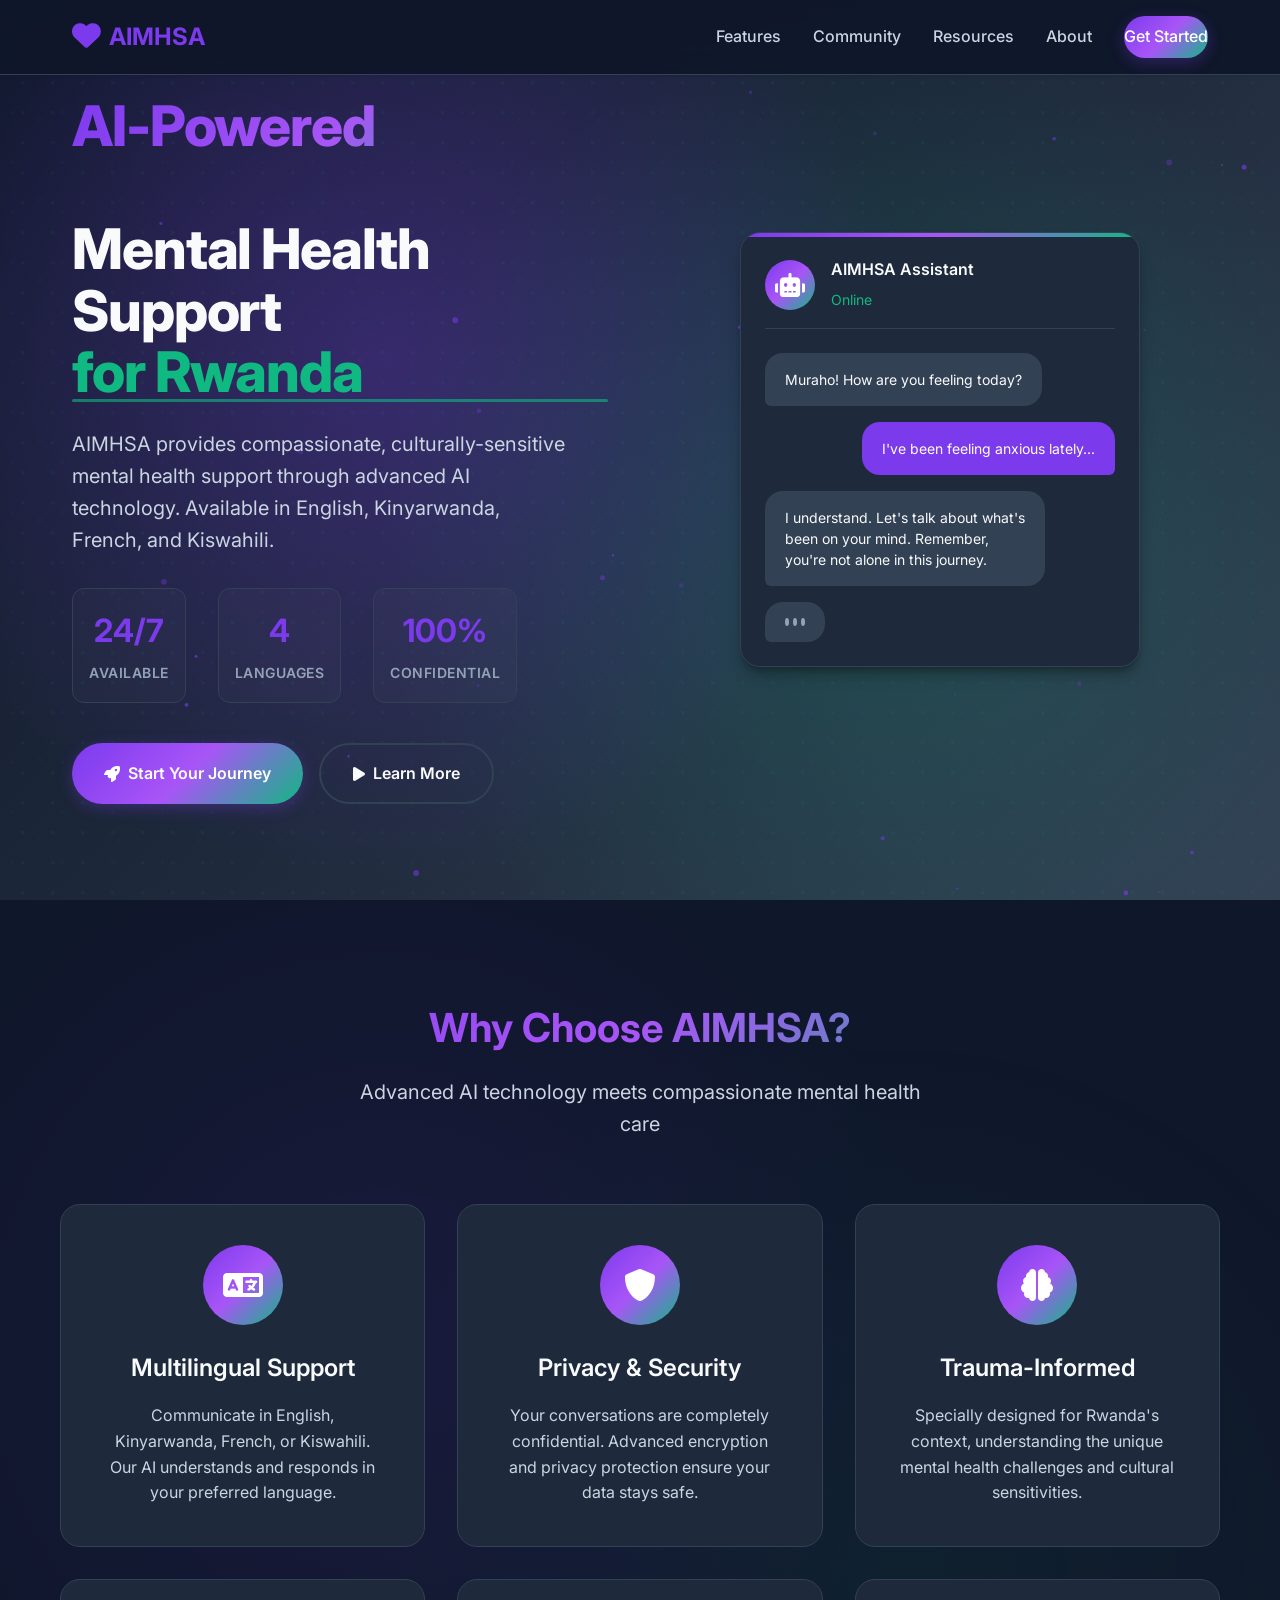
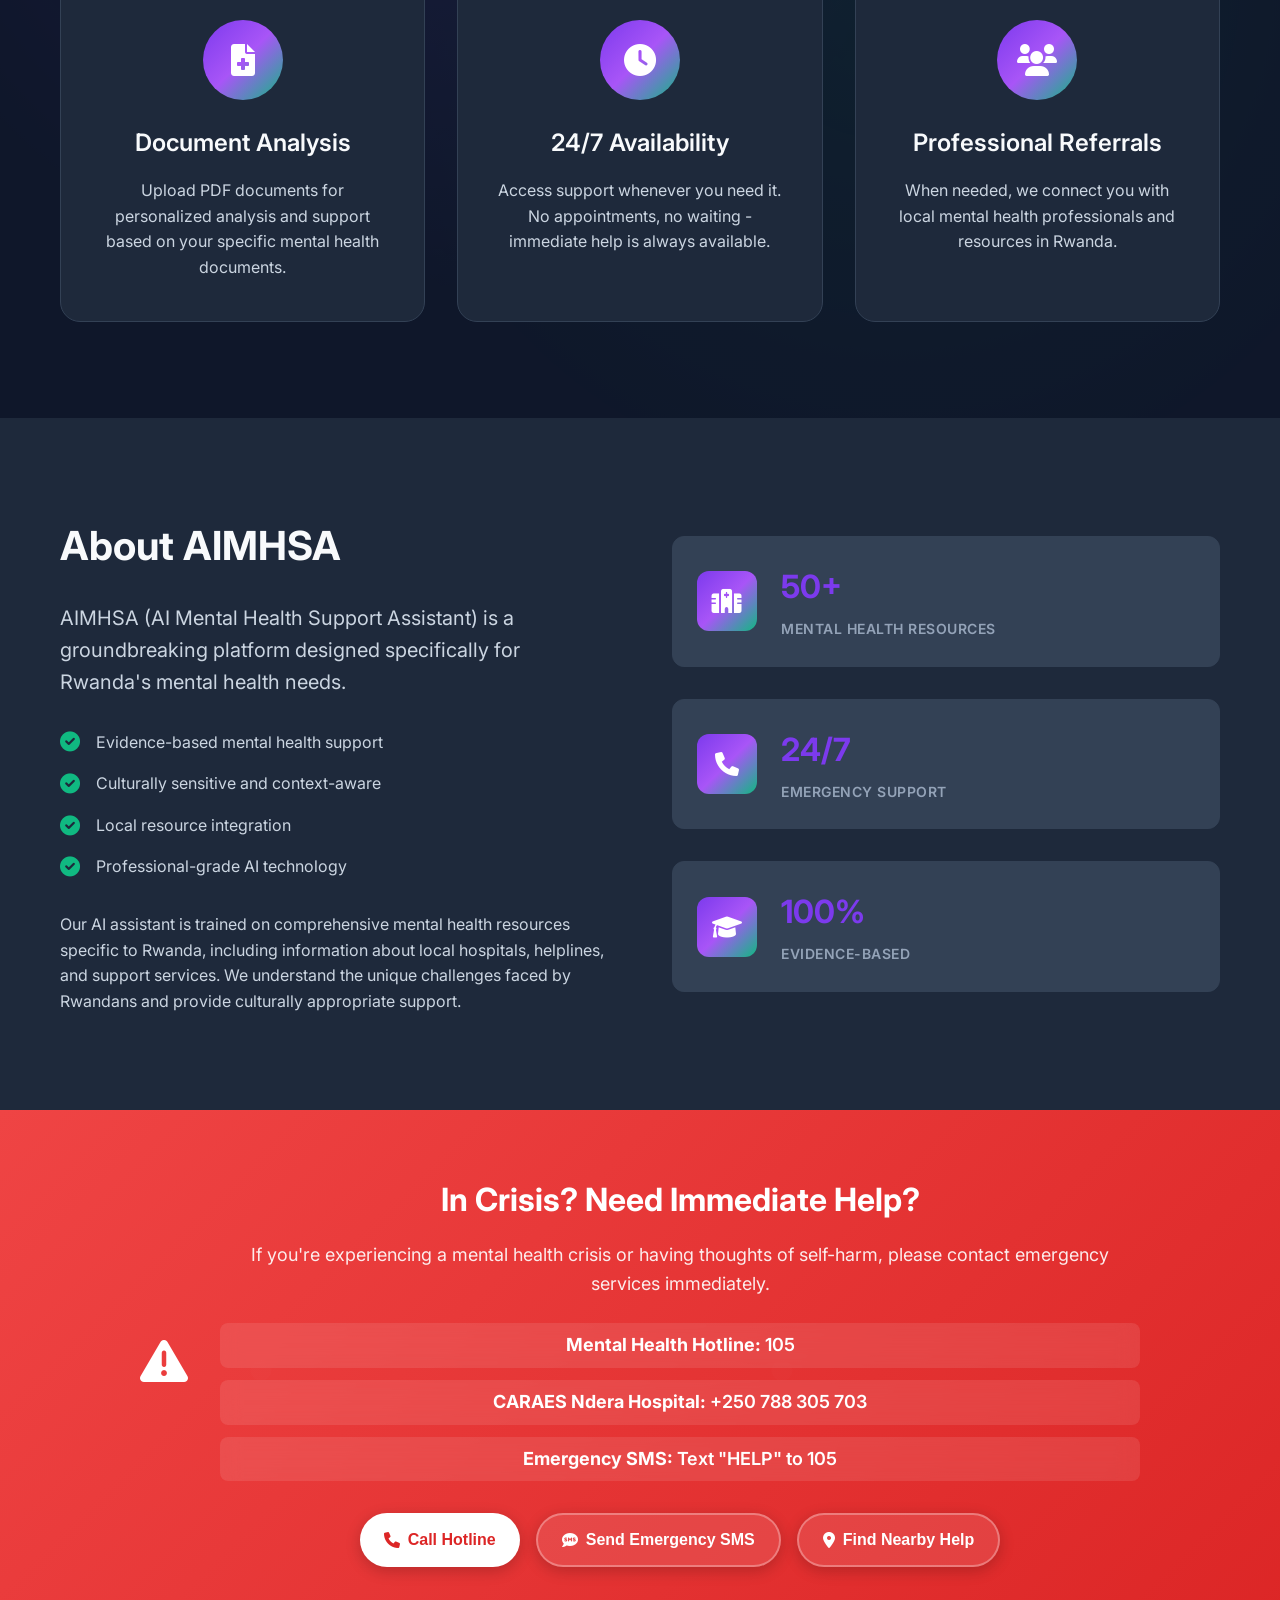
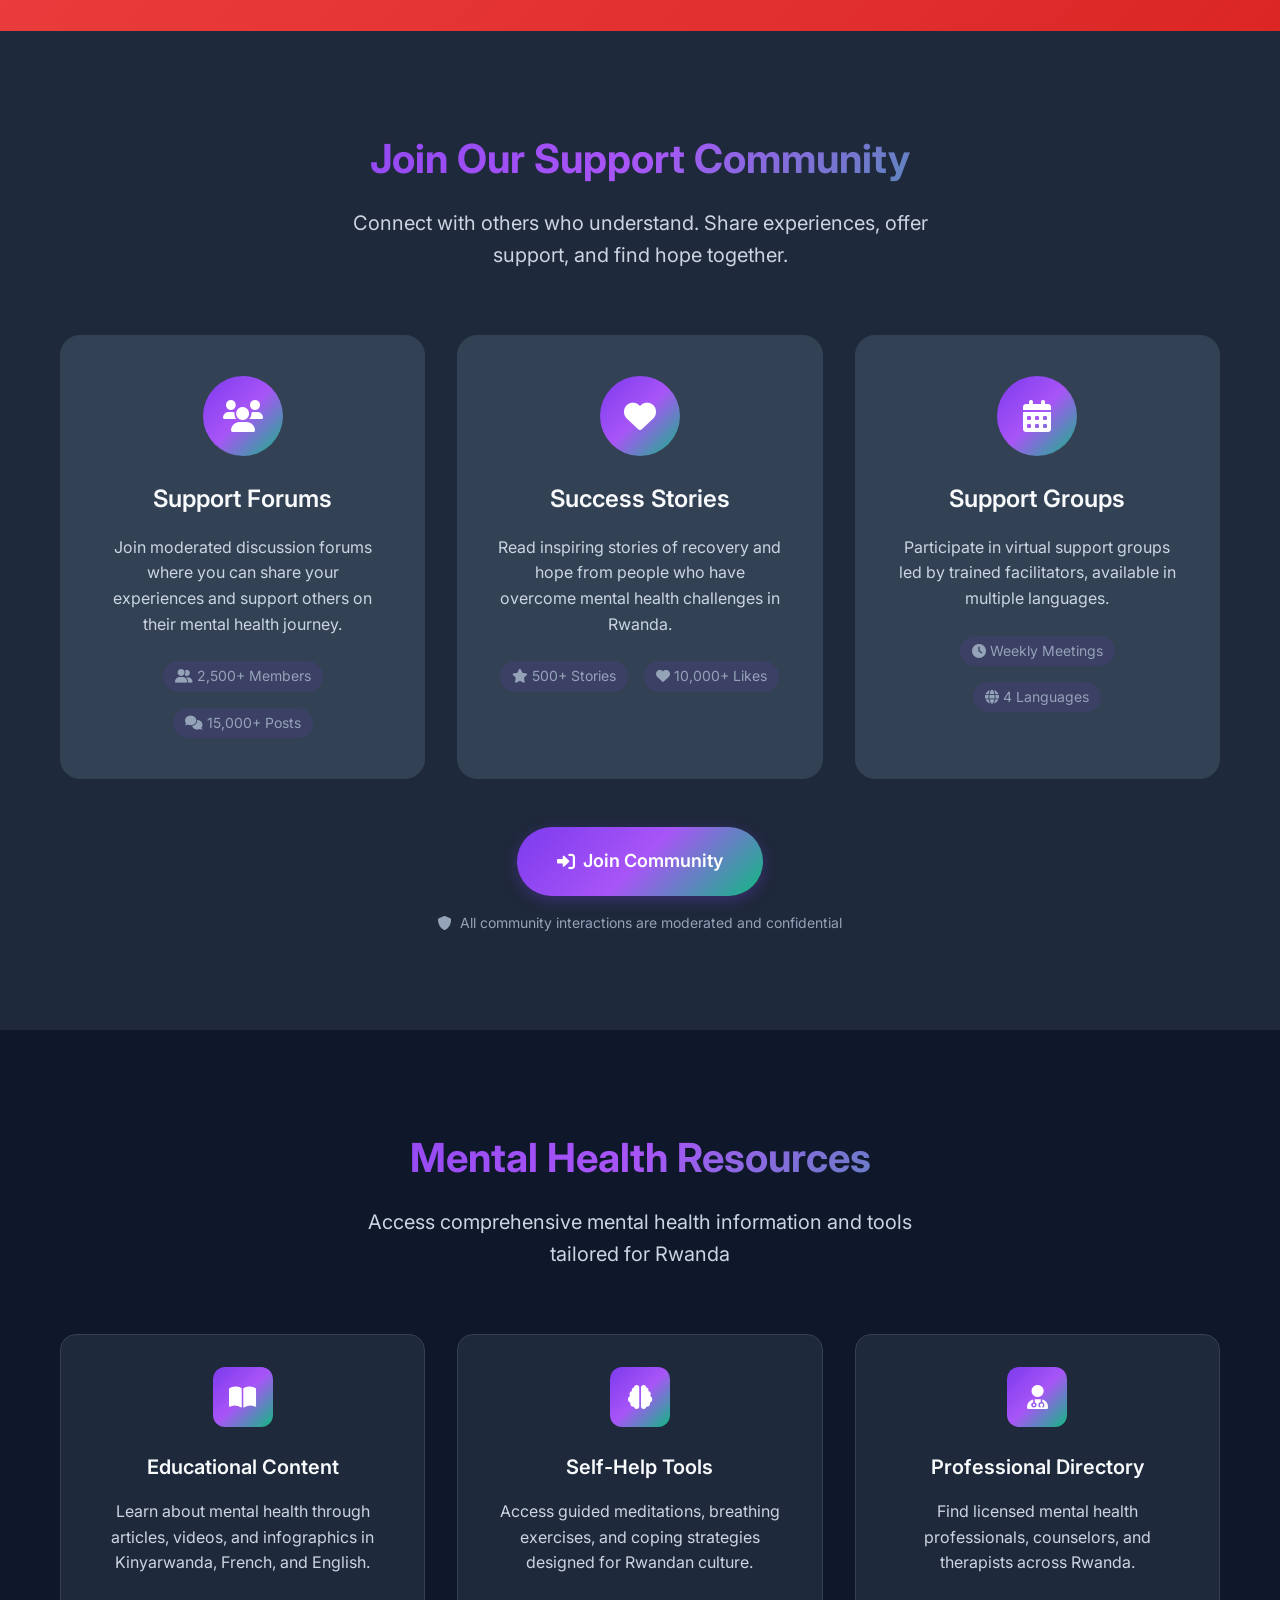
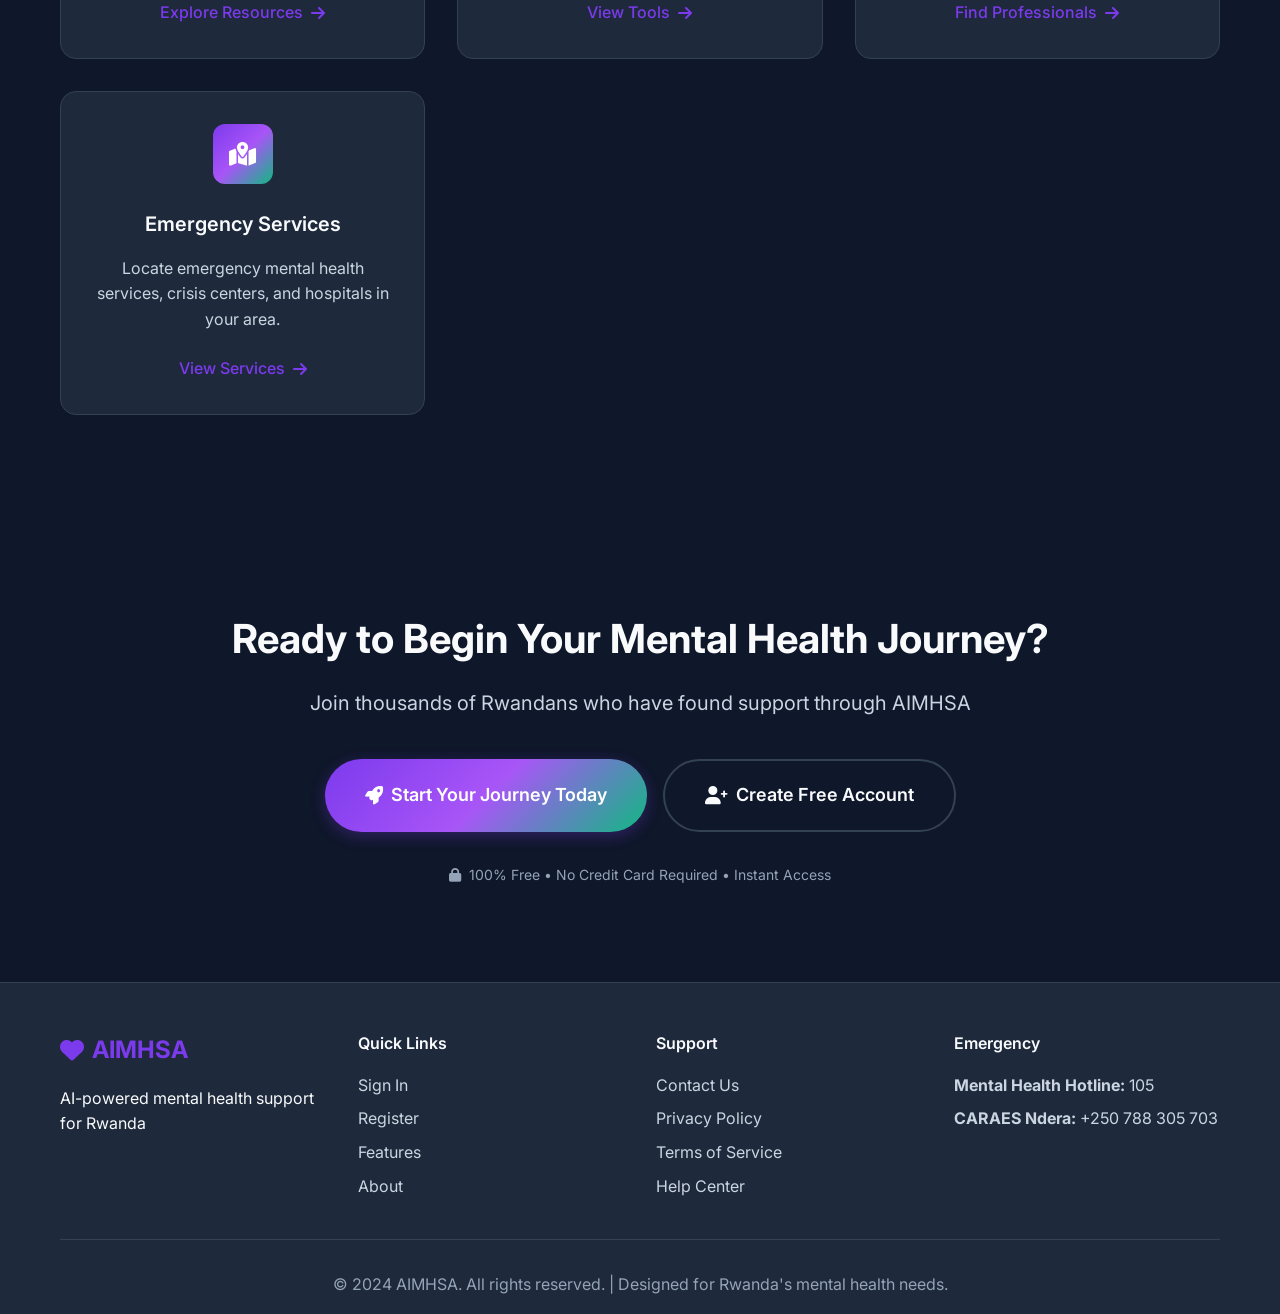
==== chatbot/landing.html @ 071cf234 "Initial" ====
<!DOCTYPE html>
<html lang="en">
<head>
    <meta charset="UTF-8">
    <meta name="viewport" content="width=device-width, initial-scale=1.0">
    <title>AIMHSA - AI Mental Health Support for Rwanda</title>
    <link rel="stylesheet" href="landing.css?v=2">
    <link href="https://fonts.googleapis.com/css2?family=Inter:wght@300;400;500;600;700&display=swap" rel="stylesheet">
    <link rel="stylesheet" href="https://cdnjs.cloudflare.com/ajax/libs/font-awesome/6.0.0/css/all.min.css">
</head>
<body>
    <!-- Loading Screen -->
    <div id="loading-screen" class="loading-screen">
        <div class="loading-content">
            <div class="loading-logo">
                <i class="fas fa-heart"></i>
                <span>AIMHSA</span>
            </div>
            <div class="loading-spinner"></div>
            <p class="loading-text">Loading your mental health companion...</p>
        </div>
    </div>

    <!-- Navigation -->
    <nav class="navbar">
        <div class="nav-container">
            <div class="nav-logo">
                <i class="fas fa-heart"></i>
                <span>AIMHSA</span>
            </div>
            <div class="nav-links">
                <a href="#features">Features</a>
                <a href="#community">Community</a>
                <a href="#resources">Resources</a>
                <a href="#about">About</a>
                <a href="https://fezaflora-aimhsa.hf.space/login" class="nav-cta">Get Started</a>
            </div>
        </div>
    </nav>

    <!-- Hero Section -->
    <section class="hero">
        <div class="hero-background">
            <div class="hero-pattern"></div>
            <div class="hero-float-1"></div>
            <div class="hero-float-2"></div>
            <div class="hero-float-3"></div>
        </div>
        <div class="hero-content">
            <div class="hero-text">
                <h1 class="hero-title">
                    <span class="gradient-text">AI-Powered</span><br>
                    Mental Health Support<br>
                    <span class="highlight">for Rwanda</span>
                </h1>
                <p class="hero-description">
                    AIMHSA provides compassionate, culturally-sensitive mental health support 
                    through advanced AI technology. Available in English, Kinyarwanda, French, 
                    and Kiswahili.
                </p>
                <div class="hero-stats">
                    <div class="stat">
                        <span class="stat-number">24/7</span>
                        <span class="stat-label">Available</span>
                    </div>
                    <div class="stat">
                        <span class="stat-number">4</span>
                        <span class="stat-label">Languages</span>
                    </div>
                    <div class="stat">
                        <span class="stat-number">100%</span>
                        <span class="stat-label">Confidential</span>
                    </div>
                </div>
                <div class="hero-actions">
                    <a href="https://fezaflora-aimhsa.hf.space/login" class="btn-primary">
                        <i class="fas fa-rocket"></i>
                        Start Your Journey
                    </a>
                    <a href="#features" class="btn-secondary">
                        <i class="fas fa-play"></i>
                        Learn More
                    </a>
                </div>
            </div>
            <div class="hero-visual">
                <div class="chat-preview">
                    <div class="chat-header">
                        <div class="chat-avatar">
                            <i class="fas fa-robot"></i>
                        </div>
                        <div class="chat-info">
                            <span class="chat-name">AIMHSA Assistant</span>
                            <span class="chat-status">Online</span>
                        </div>
                    </div>
                    <div class="chat-messages">
                        <div class="message bot-message">
                            <div class="message-content">
                                <p>Muraho! How are you feeling today?</p>
                            </div>
                        </div>
                        <div class="message user-message">
                            <div class="message-content">
                                <p>I've been feeling anxious lately...</p>
                            </div>
                        </div>
                        <div class="message bot-message">
                            <div class="message-content">
                                <p>I understand. Let's talk about what's been on your mind. Remember, you're not alone in this journey.</p>
                            </div>
                        </div>
                    </div>
                    <div class="typing-indicator">
                        <span></span>
                        <span></span>
                        <span></span>
                    </div>
                </div>
            </div>
        </div>
    </section>

    <!-- Features Section -->
    <section id="features" class="features">
        <div class="container">
            <div class="section-header">
                <h2>Why Choose AIMHSA?</h2>
                <p>Advanced AI technology meets compassionate mental health care</p>
            </div>
            <div class="features-grid">
                <div class="feature-card">
                    <div class="feature-icon">
                        <i class="fas fa-language"></i>
                    </div>
                    <h3>Multilingual Support</h3>
                    <p>Communicate in English, Kinyarwanda, French, or Kiswahili. Our AI understands and responds in your preferred language.</p>
                </div>
                <div class="feature-card">
                    <div class="feature-icon">
                        <i class="fas fa-shield-alt"></i>
                    </div>
                    <h3>Privacy & Security</h3>
                    <p>Your conversations are completely confidential. Advanced encryption and privacy protection ensure your data stays safe.</p>
                </div>
                <div class="feature-card">
                    <div class="feature-icon">
                        <i class="fas fa-brain"></i>
                    </div>
                    <h3>Trauma-Informed</h3>
                    <p>Specially designed for Rwanda's context, understanding the unique mental health challenges and cultural sensitivities.</p>
                </div>
                <div class="feature-card">
                    <div class="feature-icon">
                        <i class="fas fa-file-medical"></i>
                    </div>
                    <h3>Document Analysis</h3>
                    <p>Upload PDF documents for personalized analysis and support based on your specific mental health documents.</p>
                </div>
                <div class="feature-card">
                    <div class="feature-icon">
                        <i class="fas fa-clock"></i>
                    </div>
                    <h3>24/7 Availability</h3>
                    <p>Access support whenever you need it. No appointments, no waiting - immediate help is always available.</p>
                </div>
                <div class="feature-card">
                    <div class="feature-icon">
                        <i class="fas fa-users"></i>
                    </div>
                    <h3>Professional Referrals</h3>
                    <p>When needed, we connect you with local mental health professionals and resources in Rwanda.</p>
                </div>
            </div>
        </div>
    </section>

    <!-- About Section -->
    <section id="about" class="about">
        <div class="container">
            <div class="about-content">
                <div class="about-text">
                    <h2>About AIMHSA</h2>
                    <p class="about-intro">
                        AIMHSA (AI Mental Health Support Assistant) is a groundbreaking platform 
                        designed specifically for Rwanda's mental health needs.
                    </p>
                    <div class="about-features">
                        <div class="about-feature">
                            <i class="fas fa-check-circle"></i>
                            <span>Evidence-based mental health support</span>
                        </div>
                        <div class="about-feature">
                            <i class="fas fa-check-circle"></i>
                            <span>Culturally sensitive and context-aware</span>
                        </div>
                        <div class="about-feature">
                            <i class="fas fa-check-circle"></i>
                            <span>Local resource integration</span>
                        </div>
                        <div class="about-feature">
                            <i class="fas fa-check-circle"></i>
                            <span>Professional-grade AI technology</span>
                        </div>
                    </div>
                    <p class="about-description">
                        Our AI assistant is trained on comprehensive mental health resources 
                        specific to Rwanda, including information about local hospitals, helplines, 
                        and support services. We understand the unique challenges faced by 
                        Rwandans and provide culturally appropriate support.
                    </p>
                </div>
                <div class="about-visual">
                    <div class="stats-container">
                        <div class="stat-item">
                            <div class="stat-icon">
                                <i class="fas fa-hospital"></i>
                            </div>
                            <div class="stat-info">
                                <span class="stat-number">50+</span>
                                <span class="stat-label">Mental Health Resources</span>
                            </div>
                        </div>
                        <div class="stat-item">
                            <div class="stat-icon">
                                <i class="fas fa-phone"></i>
                            </div>
                            <div class="stat-info">
                                <span class="stat-number">24/7</span>
                                <span class="stat-label">Emergency Support</span>
                            </div>
                        </div>
                        <div class="stat-item">
                            <div class="stat-icon">
                                <i class="fas fa-graduation-cap"></i>
                            </div>
                            <div class="stat-info">
                                <span class="stat-number">100%</span>
                                <span class="stat-label">Evidence-Based</span>
                            </div>
                        </div>
                    </div>
                </div>
            </div>
        </div>
    </section>

    <!-- Emergency Section -->
    <section class="emergency">
        <div class="container">
            <div class="emergency-content">
                <div class="emergency-icon">
                    <i class="fas fa-exclamation-triangle"></i>
                </div>
                <div class="emergency-text">
                    <h3>In Crisis? Need Immediate Help?</h3>
                    <p>If you're experiencing a mental health crisis or having thoughts of self-harm, please contact emergency services immediately.</p>
                    <div class="emergency-contacts">
                        <div class="contact-item">
                            <strong>Mental Health Hotline:</strong> 105
                        </div>
                        <div class="contact-item">
                            <strong>CARAES Ndera Hospital:</strong> +250 788 305 703
                        </div>
                        <div class="contact-item">
                            <strong>Emergency SMS:</strong> Text "HELP" to 105
                        </div>
                    </div>
                    <div class="emergency-actions">
                        <button class="btn-emergency" onclick="callEmergency('105')">
                            <i class="fas fa-phone"></i>
                            Call Hotline
                        </button>
                        <button class="btn-emergency secondary" onclick="sendEmergencySMS()">
                            <i class="fas fa-sms"></i>
                            Send Emergency SMS
                        </button>
                        <button class="btn-emergency secondary" onclick="findNearbyHelp()">
                            <i class="fas fa-map-marker-alt"></i>
                            Find Nearby Help
                        </button>
                    </div>
                </div>
            </div>
        </div>
    </section>

    <!-- Community Section -->
    <section id="community" class="community">
        <div class="container">
            <div class="section-header">
                <h2>Join Our Support Community</h2>
                <p>Connect with others who understand. Share experiences, offer support, and find hope together.</p>
            </div>
            <div class="community-grid">
                <div class="community-card">
                    <div class="community-icon">
                        <i class="fas fa-users"></i>
                    </div>
                    <h3>Support Forums</h3>
                    <p>Join moderated discussion forums where you can share your experiences and support others on their mental health journey.</p>
                    <div class="community-stats">
                        <span><i class="fas fa-user-friends"></i> 2,500+ Members</span>
                        <span><i class="fas fa-comments"></i> 15,000+ Posts</span>
                    </div>
                </div>
                <div class="community-card">
                    <div class="community-icon">
                        <i class="fas fa-heart"></i>
                    </div>
                    <h3>Success Stories</h3>
                    <p>Read inspiring stories of recovery and hope from people who have overcome mental health challenges in Rwanda.</p>
                    <div class="community-stats">
                        <span><i class="fas fa-star"></i> 500+ Stories</span>
                        <span><i class="fas fa-heart"></i> 10,000+ Likes</span>
                    </div>
                </div>
                <div class="community-card">
                    <div class="community-icon">
                        <i class="fas fa-calendar-alt"></i>
                    </div>
                    <h3>Support Groups</h3>
                    <p>Participate in virtual support groups led by trained facilitators, available in multiple languages.</p>
                    <div class="community-stats">
                        <span><i class="fas fa-clock"></i> Weekly Meetings</span>
                        <span><i class="fas fa-globe"></i> 4 Languages</span>
                    </div>
                </div>
            </div>
            <div class="community-cta">
                <a href="https://fezaflora-aimhsa.hf.space/login" class="btn-primary large">
                    <i class="fas fa-sign-in-alt"></i>
                    Join Community
                </a>
                <p class="community-note">
                    <i class="fas fa-shield-alt"></i>
                    All community interactions are moderated and confidential
                </p>
            </div>
        </div>
    </section>

    <!-- Resources Section -->
    <section id="resources" class="resources">
        <div class="container">
            <div class="section-header">
                <h2>Mental Health Resources</h2>
                <p>Access comprehensive mental health information and tools tailored for Rwanda</p>
            </div>
            <div class="resources-grid">
                <div class="resource-card">
                    <div class="resource-icon">
                        <i class="fas fa-book-open"></i>
                    </div>
                    <h3>Educational Content</h3>
                    <p>Learn about mental health through articles, videos, and infographics in Kinyarwanda, French, and English.</p>
                    <a href="#" class="resource-link">Explore Resources <i class="fas fa-arrow-right"></i></a>
                </div>
                <div class="resource-card">
                    <div class="resource-icon">
                        <i class="fas fa-brain"></i>
                    </div>
                    <h3>Self-Help Tools</h3>
                    <p>Access guided meditations, breathing exercises, and coping strategies designed for Rwandan culture.</p>
                    <a href="#" class="resource-link">View Tools <i class="fas fa-arrow-right"></i></a>
                </div>
                <div class="resource-card">
                    <div class="resource-icon">
                        <i class="fas fa-user-md"></i>
                    </div>
                    <h3>Professional Directory</h3>
                    <p>Find licensed mental health professionals, counselors, and therapists across Rwanda.</p>
                    <a href="#" class="resource-link">Find Professionals <i class="fas fa-arrow-right"></i></a>
                </div>
                <div class="resource-card">
                    <div class="resource-icon">
                        <i class="fas fa-map-marked-alt"></i>
                    </div>
                    <h3>Emergency Services</h3>
                    <p>Locate emergency mental health services, crisis centers, and hospitals in your area.</p>
                    <a href="#" class="resource-link">View Services <i class="fas fa-arrow-right"></i></a>
                </div>
            </div>
        </div>
    </section>

    <!-- CTA Section -->
    <section class="cta">
        <div class="container">
            <div class="cta-content">
                <h2>Ready to Begin Your Mental Health Journey?</h2>
                <p>Join thousands of Rwandans who have found support through AIMHSA</p>
                <div class="cta-actions">
                    <a href="https://fezaflora-aimhsa.hf.space/login" class="btn-primary large">
                        <i class="fas fa-rocket"></i>
                        Start Your Journey Today
                    </a>
                    <a href="https://fezaflora-aimhsa.hf.space/register" class="btn-secondary large">
                        <i class="fas fa-user-plus"></i>
                        Create Free Account
                    </a>
                </div>
                <div class="cta-note">
                    <i class="fas fa-lock"></i>
                    <span>100% Free • No Credit Card Required • Instant Access</span>
                </div>
            </div>
        </div>
    </section>

    <!-- Footer -->
    <footer class="footer">
        <div class="container">
            <div class="footer-content">
                <div class="footer-section">
                    <div class="footer-logo">
                        <i class="fas fa-heart"></i>
                        <span>AIMHSA</span>
                    </div>
                    <p>AI-powered mental health support for Rwanda</p>
                </div>
                <div class="footer-section">
                    <h4>Quick Links</h4>
                    <ul>
                        <li><a href="https://fezaflora-aimhsa.hf.space/login">Sign In</a></li>
                        <li><a href="https://fezaflora-aimhsa.hf.space/register">Register</a></li>
                        <li><a href="#features">Features</a></li>
                        <li><a href="#about">About</a></li>
                    </ul>
                </div>
                <div class="footer-section">
                    <h4>Support</h4>
                    <ul>
                        <li><a href="#contact">Contact Us</a></li>
                        <li><a href="#">Privacy Policy</a></li>
                        <li><a href="#">Terms of Service</a></li>
                        <li><a href="#">Help Center</a></li>
                    </ul>
                </div>
                <div class="footer-section">
                    <h4>Emergency</h4>
                    <div class="emergency-info">
                        <p><strong>Mental Health Hotline:</strong> 105</p>
                        <p><strong>CARAES Ndera:</strong> +250 788 305 703</p>
                    </div>
                </div>
            </div>
            <div class="footer-bottom">
                <p>&copy; 2024 AIMHSA. All rights reserved. | Designed for Rwanda's mental health needs.</p>
            </div>
        </div>
    </footer>

    <script src="landing.js?v=2"></script>
    <script>
        // Debug script to check what's happening
        console.log('Landing page loaded successfully!');
        console.log('Current URL:', window.location.href);
        console.log('No redirects should happen from this page');
        
        // Check if there are any other scripts that might be causing redirects
        setTimeout(() => {
            console.log('After 1 second, URL is still:', window.location.href);
        }, 1000);
    </script>
</body>
</html>
---- chatbot/landing.css ----
/* AIMHSA Landing Page Styles */
:root {
    --primary: #7c3aed;
    --primary-light: #a855f7;
    --primary-dark: #5b21b6;
    --secondary: #f59e0b;
    --accent: #10b981;
    --accent-light: #34d399;
    --background: #0f172a;
    --surface: #1e293b;
    --card: #334155;
    --card-hover: #3b4758;
    --text: #f8fafc;
    --text-secondary: #cbd5e1;
    --text-muted: #94a3b8;
    --border: #334155;
    --border-light: #475569;
    --border-focus: #6366f1;
    --success: #10b981;
    --warning: #f59e0b;
    --danger: #ef4444;
    --shadow: 0 1px 3px 0 rgba(0, 0, 0, 0.3), 0 1px 2px 0 rgba(0, 0, 0, 0.2);
    --shadow-lg: 0 10px 15px -3px rgba(0, 0, 0, 0.3), 0 4px 6px -2px rgba(0, 0, 0, 0.2);
    --shadow-xl: 0 20px 25px -5px rgba(0, 0, 0, 0.4), 0 10px 10px -5px rgba(0, 0, 0, 0.2);
    --gradient: linear-gradient(135deg, #7c3aed 0%, #a855f7 50%, #10b981 100%);
    --gradient-radial: radial-gradient(circle at 30% 40%, rgba(124, 58, 237, 0.3) 0%, transparent 50%),
                       radial-gradient(circle at 70% 60%, rgba(16, 185, 129, 0.2) 0%, transparent 50%);
    --blur: blur(10px);
    --transition: all 0.3s cubic-bezier(0.4, 0, 0.2, 1);
    --transition-fast: all 0.15s cubic-bezier(0.4, 0, 0.2, 1);
    --transition-slow: all 0.5s cubic-bezier(0.4, 0, 0.2, 1);
}

/* Utility Classes */
.glass-effect {
    backdrop-filter: var(--blur);
    -webkit-backdrop-filter: var(--blur);
}

.gradient-border {
    position: relative;
    background: var(--gradient);
    padding: 2px;
    border-radius: inherit;
}

.gradient-border::before {
    content: '';
    position: absolute;
    top: 0;
    left: 0;
    right: 0;
    bottom: 0;
    background: var(--surface);
    border-radius: inherit;
    margin: 1px;
}

.loading-spinner {
    width: 20px;
    height: 20px;
    border: 2px solid var(--border);
    border-top: 2px solid var(--primary);
    border-radius: 50%;
    animation: spin 1s linear infinite;
}

@keyframes spin {
    0% { transform: rotate(0deg); }
    100% { transform: rotate(360deg); }
}

.fade-in {
    animation: fadeIn 0.6s ease-out;
}

.slide-up {
    animation: slideInUp 0.6s ease-out;
}

.bounce-in {
    animation: bounceIn 0.6s ease-out;
}

@keyframes bounceIn {
    0% {
        opacity: 0;
        transform: scale(0.3);
    }
    50% {
        opacity: 1;
        transform: scale(1.05);
    }
    70% {
        transform: scale(0.9);
    }
    100% {
        opacity: 1;
        transform: scale(1);
    }
}

.pulse-glow {
    animation: pulseGlow 2s ease-in-out infinite;
}

@keyframes pulseGlow {
    0%, 100% {
        box-shadow: 0 0 20px rgba(124, 58, 237, 0.3);
    }
    50% {
        box-shadow: 0 0 30px rgba(124, 58, 237, 0.6);
    }
}

* {
    box-sizing: border-box;
    margin: 0;
    padding: 0;
}

body {
    font-family: 'Inter', -apple-system, BlinkMacSystemFont, sans-serif;
    background: var(--background);
    color: var(--text);
    line-height: 1.6;
    overflow-x: hidden;
}

.container {
    max-width: 1200px;
    margin: 0 auto;
    padding: 0 20px;
}

/* Navigation */
.navbar {
    position: fixed;
    top: 0;
    left: 0;
    right: 0;
    background: rgba(15, 23, 42, 0.95);
    backdrop-filter: var(--blur);
    -webkit-backdrop-filter: var(--blur);
    border-bottom: 1px solid var(--border);
    z-index: 1000;
    transition: var(--transition);
    box-shadow: 0 1px 3px rgba(0, 0, 0, 0.1);
}

.navbar.scrolled {
    background: rgba(15, 23, 42, 0.98);
    box-shadow: var(--shadow);
}

.nav-container {
    display: flex;
    justify-content: space-between;
    align-items: center;
    padding: 1rem 2rem;
    max-width: 1200px;
    margin: 0 auto;
}

.nav-logo {
    display: flex;
    align-items: center;
    gap: 0.5rem;
    font-size: 1.5rem;
    font-weight: 700;
    color: var(--primary);
    transition: var(--transition-fast);
    cursor: pointer;
}

.nav-logo:hover {
    transform: scale(1.05);
}

.nav-logo i {
    font-size: 1.8rem;
    transition: var(--transition-fast);
}

.nav-logo:hover i {
    transform: rotate(10deg);
}

.nav-links {
    display: flex;
    gap: 2rem;
    align-items: center;
}

.nav-links a {
    color: var(--text-secondary);
    text-decoration: none;
    font-weight: 500;
    transition: var(--transition-fast);
    position: relative;
    padding: 0.5rem 0;
}

.nav-links a::after {
    content: '';
    position: absolute;
    bottom: 0;
    left: 0;
    width: 0;
    height: 2px;
    background: var(--gradient);
    transition: var(--transition);
}

.nav-links a:hover::after,
.nav-links a:focus::after {
    width: 100%;
}

.nav-links a:hover,
.nav-links a:focus {
    color: var(--text);
    transform: translateY(-1px);
}

.nav-cta {
    background: var(--gradient);
    color: white !important;
    padding: 0.75rem 1.5rem;
    border-radius: 50px;
    font-weight: 600;
    transition: var(--transition);
    box-shadow: 0 4px 15px rgba(124, 58, 237, 0.3);
    border: none;
    cursor: pointer;
    position: relative;
    overflow: hidden;
}

.nav-cta::before {
    content: '';
    position: absolute;
    top: 0;
    left: -100%;
    width: 100%;
    height: 100%;
    background: linear-gradient(90deg, transparent, rgba(255, 255, 255, 0.2), transparent);
    transition: var(--transition);
}

.nav-cta:hover::before {
    left: 100%;
}

.nav-cta:hover {
    transform: translateY(-2px);
    box-shadow: 0 8px 25px rgba(124, 58, 237, 0.4);
}

.nav-cta:active {
    transform: translateY(0);
}

/* Hero Section */
.hero {
    min-height: 100vh;
    display: flex;
    align-items: center;
    position: relative;
    background: linear-gradient(135deg, #0f172a 0%, #1e293b 50%, #334155 100%);
    overflow: hidden;
}

.hero::before {
    content: '';
    position: absolute;
    top: 0;
    left: 0;
    right: 0;
    bottom: 0;
    background: var(--gradient-radial);
    pointer-events: none;
}

.hero-background {
    position: absolute;
    top: 0;
    left: 0;
    right: 0;
    bottom: 0;
    opacity: 0.1;
}

.hero-pattern {
    position: absolute;
    top: 0;
    left: 0;
    right: 0;
    bottom: 0;
    background-image:
        radial-gradient(circle at 25% 25%, var(--primary) 2px, transparent 2px),
        radial-gradient(circle at 75% 75%, var(--accent) 2px, transparent 2px),
        radial-gradient(circle at 50% 50%, var(--secondary) 1px, transparent 1px);
    background-size: 50px 50px, 30px 30px, 80px 80px;
    animation: float 20s ease-in-out infinite;
    opacity: 0.6;
}

@keyframes float {
    0%, 100% { transform: translateY(0px) rotate(0deg); }
    33% { transform: translateY(-20px) rotate(1deg); }
    66% { transform: translateY(-10px) rotate(-1deg); }
}

/* Floating elements */
.hero-float-1,
.hero-float-2,
.hero-float-3 {
    position: absolute;
    border-radius: 50%;
    background: var(--gradient);
    opacity: 0.1;
    animation: float-random 15s ease-in-out infinite;
}

.hero-float-1 {
    width: 200px;
    height: 200px;
    top: 10%;
    left: 10%;
    animation-delay: 0s;
}

.hero-float-2 {
    width: 150px;
    height: 150px;
    top: 60%;
    right: 15%;
    animation-delay: 5s;
}

.hero-float-3 {
    width: 100px;
    height: 100px;
    bottom: 20%;
    left: 20%;
    animation-delay: 10s;
}

@keyframes float-random {
    0%, 100% {
        transform: translateY(0px) translateX(0px) scale(1);
    }
    25% {
        transform: translateY(-30px) translateX(20px) scale(1.1);
    }
    50% {
        transform: translateY(-15px) translateX(-15px) scale(0.9);
    }
    75% {
        transform: translateY(-40px) translateX(10px) scale(1.05);
    }
}

.hero-content {
    display: grid;
    grid-template-columns: 1fr 1fr;
    gap: 4rem;
    align-items: center;
    width: 100%;
    max-width: 1200px;
    margin: 0 auto;
    padding: 0 2rem;
    position: relative;
    z-index: 2;
}

.hero-text {
    animation: slideInLeft 1s ease-out;
    animation-fill-mode: both;
}

@keyframes slideInLeft {
    from {
        opacity: 0;
        transform: translateX(-50px) scale(0.95);
    }
    to {
        opacity: 1;
        transform: translateX(0) scale(1);
    }
}

.hero-title {
    font-size: clamp(2.5rem, 5vw, 3.5rem);
    font-weight: 800;
    line-height: 1.1;
    margin-bottom: 1.5rem;
    letter-spacing: -0.02em;
}

.hero-title span {
    display: block;
}

.gradient-text {
    background: var(--gradient);
    -webkit-background-clip: text;
    -webkit-text-fill-color: transparent;
    background-clip: text;
    animation: gradient-shift 3s ease-in-out infinite;
}

@keyframes gradient-shift {
    0%, 100% { background-position: 0% 50%; }
    50% { background-position: 100% 50%; }
}

.highlight {
    color: var(--accent);
    position: relative;
}

.highlight::after {
    content: '';
    position: absolute;
    bottom: 2px;
    left: 0;
    right: 0;
    height: 3px;
    background: var(--accent);
    border-radius: 2px;
    opacity: 0.6;
}

.hero-description {
    font-size: clamp(1rem, 2vw, 1.25rem);
    color: var(--text-secondary);
    margin-bottom: 2rem;
    max-width: 500px;
    line-height: 1.6;
}

.hero-stats {
    display: flex;
    gap: 2rem;
    margin-bottom: 2.5rem;
    animation: fadeInUp 1s ease-out 0.3s both;
}

.stat {
    text-align: center;
    padding: 1rem;
    background: rgba(255, 255, 255, 0.02);
    border-radius: 12px;
    border: 1px solid var(--border);
    transition: var(--transition);
    backdrop-filter: blur(10px);
}

.stat:hover {
    transform: translateY(-5px);
    box-shadow: var(--shadow-lg);
    border-color: var(--primary);
}

.stat-number {
    display: block;
    font-size: clamp(1.5rem, 3vw, 2rem);
    font-weight: 700;
    color: var(--primary);
    margin-bottom: 0.25rem;
    transition: var(--transition-fast);
}

.stat:hover .stat-number {
    color: var(--accent);
}

.stat-label {
    font-size: 0.875rem;
    color: var(--text-muted);
    text-transform: uppercase;
    letter-spacing: 0.5px;
    font-weight: 600;
}

.hero-actions {
    display: flex;
    gap: 1rem;
    flex-wrap: wrap;
    animation: fadeInUp 1s ease-out 0.5s both;
}

@keyframes fadeInUp {
    from {
        opacity: 0;
        transform: translateY(30px);
    }
    to {
        opacity: 1;
        transform: translateY(0);
    }
}

@keyframes ripple {
    to {
        transform: scale(4);
        opacity: 0;
    }
}

.ripple-effect {
    pointer-events: none;
    z-index: 1;
}

.btn-primary, .btn-secondary {
    display: inline-flex;
    align-items: center;
    gap: 0.5rem;
    padding: 1rem 2rem;
    border-radius: 50px;
    font-weight: 600;
    text-decoration: none;
    transition: all 0.3s ease;
    font-size: 1rem;
}

.btn-primary {
    background: var(--gradient);
    color: white;
    box-shadow: 0 4px 15px rgba(124, 58, 237, 0.3);
}

.btn-primary:hover {
    transform: translateY(-2px);
    box-shadow: 0 8px 25px rgba(124, 58, 237, 0.4);
}

.btn-secondary {
    background: transparent;
    color: var(--text);
    border: 2px solid var(--border);
}

.btn-secondary:hover {
    background: var(--surface);
    border-color: var(--primary);
    color: var(--primary);
}

/* Chat Preview */
.hero-visual {
    animation: slideInRight 1s ease-out;
    animation-fill-mode: both;
}

@keyframes slideInRight {
    from {
        opacity: 0;
        transform: translateX(50px) scale(0.95);
    }
    to {
        opacity: 1;
        transform: translateX(0) scale(1);
    }
}

.chat-preview {
    background: var(--surface);
    border-radius: 20px;
    padding: 1.5rem;
    box-shadow: var(--shadow-lg);
    border: 1px solid var(--border);
    max-width: 400px;
    margin: 0 auto;
    position: relative;
    overflow: hidden;
    transition: var(--transition);
}

.chat-preview::before {
    content: '';
    position: absolute;
    top: 0;
    left: 0;
    right: 0;
    height: 4px;
    background: var(--gradient);
    border-radius: 20px 20px 0 0;
}

.chat-preview:hover {
    transform: translateY(-5px);
    box-shadow: var(--shadow-xl);
    border-color: var(--primary);
}

.chat-header {
    display: flex;
    align-items: center;
    gap: 1rem;
    margin-bottom: 1.5rem;
    padding-bottom: 1rem;
    border-bottom: 1px solid var(--border);
}

.chat-avatar {
    width: 50px;
    height: 50px;
    background: var(--gradient);
    border-radius: 50%;
    display: flex;
    align-items: center;
    justify-content: center;
    font-size: 1.5rem;
    color: white;
}

.chat-info {
    flex: 1;
}

.chat-name {
    display: block;
    font-weight: 600;
    color: var(--text);
    margin-bottom: 0.25rem;
}

.chat-status {
    font-size: 0.875rem;
    color: var(--accent);
}

.chat-messages {
    display: flex;
    flex-direction: column;
    gap: 1rem;
    margin-bottom: 1rem;
}

.message {
    max-width: 80%;
    animation: messageSlide 0.5s ease-out;
}

@keyframes messageSlide {
    from {
        opacity: 0;
        transform: translateY(10px);
    }
    to {
        opacity: 1;
        transform: translateY(0);
    }
}

.bot-message {
    align-self: flex-start;
}

.user-message {
    align-self: flex-end;
}

.message-content {
    padding: 1rem 1.25rem;
    border-radius: 18px;
    font-size: 0.875rem;
    line-height: 1.5;
}

.bot-message .message-content {
    background: var(--card);
    color: var(--text);
    border-bottom-left-radius: 6px;
}

.user-message .message-content {
    background: var(--primary);
    color: white;
    border-bottom-right-radius: 6px;
}

.typing-indicator {
    display: flex;
    gap: 0.25rem;
    padding: 1rem 1.25rem;
    background: var(--card);
    border-radius: 18px;
    border-bottom-left-radius: 6px;
    max-width: 60px;
}

.typing-indicator span {
    width: 8px;
    height: 8px;
    background: var(--text-muted);
    border-radius: 50%;
    animation: typing 1.5s infinite;
}

.typing-indicator span:nth-child(2) {
    animation-delay: 0.2s;
}

.typing-indicator span:nth-child(3) {
    animation-delay: 0.4s;
}

@keyframes typing {
    0%, 60%, 100% {
        transform: translateY(0);
        opacity: 0.5;
    }
    30% {
        transform: translateY(-10px);
        opacity: 1;
    }
}

/* Features Section */
.features {
    padding: 6rem 0;
    background: var(--background);
    position: relative;
}

.features::before {
    content: '';
    position: absolute;
    top: 0;
    left: 0;
    right: 0;
    bottom: 0;
    background: var(--gradient-radial);
    opacity: 0.3;
    pointer-events: none;
}

.section-header {
    text-align: center;
    margin-bottom: 4rem;
    position: relative;
    z-index: 1;
}

.section-header h2 {
    font-size: clamp(2rem, 4vw, 2.5rem);
    font-weight: 700;
    color: var(--text);
    margin-bottom: 1rem;
    background: var(--gradient);
    -webkit-background-clip: text;
    -webkit-text-fill-color: transparent;
    background-clip: text;
}

.section-header p {
    font-size: clamp(1rem, 2vw, 1.25rem);
    color: var(--text-secondary);
    max-width: 600px;
    margin: 0 auto;
}

.features-grid {
    display: grid;
    grid-template-columns: repeat(auto-fit, minmax(350px, 1fr));
    gap: 2rem;
    position: relative;
    z-index: 1;
}

.feature-card {
    background: var(--surface);
    padding: 2.5rem;
    border-radius: 20px;
    border: 1px solid var(--border);
    transition: var(--transition);
    text-align: center;
    position: relative;
    overflow: hidden;
    backdrop-filter: blur(10px);
    -webkit-backdrop-filter: blur(10px);
}

.feature-card::before {
    content: '';
    position: absolute;
    top: 0;
    left: 0;
    right: 0;
    bottom: 0;
    background: var(--gradient);
    opacity: 0;
    transition: var(--transition);
    z-index: -1;
}

.feature-card:hover::before {
    opacity: 0.05;
}

.feature-card:hover {
    transform: translateY(-8px) scale(1.02);
    box-shadow: var(--shadow-xl);
    border-color: var(--primary);
}

.feature-icon {
    width: 80px;
    height: 80px;
    background: var(--gradient);
    border-radius: 50%;
    display: flex;
    align-items: center;
    justify-content: center;
    margin: 0 auto 1.5rem;
    font-size: 2rem;
    color: white;
    transition: var(--transition);
    position: relative;
    z-index: 1;
}

.feature-card:hover .feature-icon {
    transform: scale(1.1) rotate(5deg);
    box-shadow: 0 8px 25px rgba(124, 58, 237, 0.3);
}

.feature-card h3 {
    font-size: 1.5rem;
    font-weight: 600;
    color: var(--text);
    margin-bottom: 1rem;
    position: relative;
    z-index: 1;
}

.feature-card p {
    color: var(--text-secondary);
    line-height: 1.6;
    position: relative;
    z-index: 1;
}

/* About Section */
.about {
    padding: 6rem 0;
    background: var(--surface);
}

.about-content {
    display: grid;
    grid-template-columns: 1fr 1fr;
    gap: 4rem;
    align-items: center;
}

.about-text h2 {
    font-size: 2.5rem;
    font-weight: 700;
    color: var(--text);
    margin-bottom: 1.5rem;
}

.about-intro {
    font-size: 1.25rem;
    color: var(--text-secondary);
    margin-bottom: 2rem;
}

.about-features {
    display: flex;
    flex-direction: column;
    gap: 1rem;
    margin-bottom: 2rem;
}

.about-feature {
    display: flex;
    align-items: center;
    gap: 1rem;
    color: var(--text-secondary);
}

.about-feature i {
    color: var(--accent);
    font-size: 1.25rem;
}

.about-description {
    color: var(--text-secondary);
    line-height: 1.6;
}

.stats-container {
    display: flex;
    flex-direction: column;
    gap: 2rem;
}

.stat-item {
    display: flex;
    align-items: center;
    gap: 1.5rem;
    padding: 1.5rem;
    background: var(--card);
    border-radius: 12px;
    border: 1px solid var(--border);
}

.stat-icon {
    width: 60px;
    height: 60px;
    background: var(--gradient);
    border-radius: 12px;
    display: flex;
    align-items: center;
    justify-content: center;
    font-size: 1.5rem;
    color: white;
}

.stat-info {
    flex: 1;
}

.stat-number {
    display: block;
    font-size: 2rem;
    font-weight: 700;
    color: var(--primary);
    margin-bottom: 0.25rem;
}

.stat-label {
    font-size: 0.875rem;
    color: var(--text-muted);
    text-transform: uppercase;
    letter-spacing: 0.5px;
}

/* Emergency Section */
.emergency {
    padding: 4rem 0;
    background: linear-gradient(135deg, #ef4444 0%, #dc2626 100%);
    color: white;
    position: relative;
    overflow: hidden;
}

.emergency::before {
    content: '';
    position: absolute;
    top: 0;
    left: 0;
    right: 0;
    bottom: 0;
    background: url('data:image/svg+xml,<svg xmlns="http://www.w3.org/2000/svg" viewBox="0 0 100 100"><circle cx="50" cy="50" r="2" fill="rgba(255,255,255,0.1)"/></svg>');
    opacity: 0.1;
}

.emergency-content {
    display: flex;
    align-items: center;
    gap: 2rem;
    max-width: 1000px;
    margin: 0 auto;
    text-align: center;
    position: relative;
    z-index: 1;
}

.emergency-icon {
    font-size: 3rem;
    margin-bottom: 1rem;
    animation: pulse 2s infinite;
}

.emergency-text h3 {
    font-size: 2rem;
    font-weight: 700;
    margin-bottom: 1rem;
}

.emergency-text p {
    font-size: 1.125rem;
    margin-bottom: 1.5rem;
    opacity: 0.9;
}

.emergency-contacts {
    display: flex;
    flex-direction: column;
    gap: 0.75rem;
    margin-bottom: 2rem;
}

.contact-item {
    font-size: 1.125rem;
    font-weight: 600;
    padding: 0.5rem;
    background: rgba(255, 255, 255, 0.1);
    border-radius: 8px;
    backdrop-filter: blur(10px);
}

.emergency-actions {
    display: flex;
    gap: 1rem;
    justify-content: center;
    flex-wrap: wrap;
}

.btn-emergency {
    display: inline-flex;
    align-items: center;
    gap: 0.5rem;
    padding: 1rem 1.5rem;
    border-radius: 50px;
    font-weight: 600;
    text-decoration: none;
    transition: var(--transition);
    cursor: pointer;
    border: none;
    font-size: 1rem;
    background: white;
    color: #dc2626;
    box-shadow: 0 4px 15px rgba(0, 0, 0, 0.2);
}

.btn-emergency:hover {
    transform: translateY(-2px);
    box-shadow: 0 8px 25px rgba(0, 0, 0, 0.3);
}

.btn-emergency.secondary {
    background: rgba(255, 255, 255, 0.1);
    color: white;
    border: 2px solid rgba(255, 255, 255, 0.3);
}

.btn-emergency.secondary:hover {
    background: rgba(255, 255, 255, 0.2);
    border-color: rgba(255, 255, 255, 0.5);
}

/* Community Section */
.community {
    padding: 6rem 0;
    background: var(--surface);
}

.community-grid {
    display: grid;
    grid-template-columns: repeat(auto-fit, minmax(350px, 1fr));
    gap: 2rem;
    margin-bottom: 3rem;
}

.community-card {
    background: var(--card);
    padding: 2.5rem;
    border-radius: 20px;
    border: 1px solid var(--border);
    text-align: center;
    transition: var(--transition);
    position: relative;
    overflow: hidden;
}

.community-card::before {
    content: '';
    position: absolute;
    top: 0;
    left: 0;
    right: 0;
    bottom: 0;
    background: var(--gradient);
    opacity: 0;
    transition: var(--transition);
    z-index: -1;
}

.community-card:hover::before {
    opacity: 0.05;
}

.community-card:hover {
    transform: translateY(-8px) scale(1.02);
    box-shadow: var(--shadow-xl);
    border-color: var(--primary);
}

.community-icon {
    width: 80px;
    height: 80px;
    background: var(--gradient);
    border-radius: 50%;
    display: flex;
    align-items: center;
    justify-content: center;
    margin: 0 auto 1.5rem;
    font-size: 2rem;
    color: white;
    transition: var(--transition);
}

.community-card:hover .community-icon {
    transform: scale(1.1) rotate(5deg);
    box-shadow: 0 8px 25px rgba(124, 58, 237, 0.3);
}

.community-card h3 {
    font-size: 1.5rem;
    font-weight: 600;
    color: var(--text);
    margin-bottom: 1rem;
}

.community-card p {
    color: var(--text-secondary);
    line-height: 1.6;
    margin-bottom: 1.5rem;
}

.community-stats {
    display: flex;
    justify-content: center;
    gap: 1rem;
    flex-wrap: wrap;
}

.community-stats span {
    display: flex;
    align-items: center;
    gap: 0.25rem;
    font-size: 0.875rem;
    color: var(--text-muted);
    background: rgba(124, 58, 237, 0.1);
    padding: 0.25rem 0.75rem;
    border-radius: 20px;
}

.community-cta {
    text-align: center;
}

.community-note {
    display: flex;
    align-items: center;
    justify-content: center;
    gap: 0.5rem;
    color: var(--text-muted);
    font-size: 0.875rem;
    margin-top: 1rem;
}

/* Resources Section */
.resources {
    padding: 6rem 0;
    background: var(--background);
}

.resources-grid {
    display: grid;
    grid-template-columns: repeat(auto-fit, minmax(300px, 1fr));
    gap: 2rem;
}

.resource-card {
    background: var(--surface);
    padding: 2rem;
    border-radius: 16px;
    border: 1px solid var(--border);
    transition: var(--transition);
    text-align: center;
}

.resource-card:hover {
    transform: translateY(-4px);
    box-shadow: var(--shadow-lg);
    border-color: var(--primary);
}

.resource-icon {
    width: 60px;
    height: 60px;
    background: var(--gradient);
    border-radius: 12px;
    display: flex;
    align-items: center;
    justify-content: center;
    margin: 0 auto 1.5rem;
    font-size: 1.5rem;
    color: white;
}

.resource-card h3 {
    font-size: 1.25rem;
    font-weight: 600;
    color: var(--text);
    margin-bottom: 1rem;
}

.resource-card p {
    color: var(--text-secondary);
    line-height: 1.6;
    margin-bottom: 1.5rem;
}

.resource-link {
    display: inline-flex;
    align-items: center;
    gap: 0.5rem;
    color: var(--primary);
    text-decoration: none;
    font-weight: 500;
    transition: var(--transition);
}

.resource-link:hover {
    color: var(--primary-light);
    transform: translateX(4px);
}

/* CTA Section */
.cta {
    padding: 6rem 0;
    background: var(--background);
    text-align: center;
}

.cta-content h2 {
    font-size: 2.5rem;
    font-weight: 700;
    color: var(--text);
    margin-bottom: 1rem;
}

.cta-content p {
    font-size: 1.25rem;
    color: var(--text-secondary);
    margin-bottom: 2.5rem;
}

.cta-actions {
    display: flex;
    gap: 1rem;
    justify-content: center;
    margin-bottom: 2rem;
    flex-wrap: wrap;
}

.btn-primary.large, .btn-secondary.large {
    padding: 1.25rem 2.5rem;
    font-size: 1.125rem;
}

.cta-note {
    display: flex;
    align-items: center;
    justify-content: center;
    gap: 0.5rem;
    color: var(--text-muted);
    font-size: 0.875rem;
}

/* Footer */
.footer {
    background: var(--surface);
    padding: 3rem 0 1rem;
    border-top: 1px solid var(--border);
}

.footer-content {
    display: grid;
    grid-template-columns: repeat(auto-fit, minmax(250px, 1fr));
    gap: 2rem;
    margin-bottom: 2rem;
}

.footer-logo {
    display: flex;
    align-items: center;
    gap: 0.5rem;
    font-size: 1.5rem;
    font-weight: 700;
    color: var(--primary);
    margin-bottom: 1rem;
}

.footer-section h4 {
    color: var(--text);
    margin-bottom: 1rem;
    font-weight: 600;
}

.footer-section ul {
    list-style: none;
}

.footer-section ul li {
    margin-bottom: 0.5rem;
}

.footer-section ul li a {
    color: var(--text-secondary);
    text-decoration: none;
    transition: color 0.3s ease;
}

.footer-section ul li a:hover {
    color: var(--primary);
}

.emergency-info p {
    color: var(--text-secondary);
    margin-bottom: 0.5rem;
}

.footer-bottom {
    text-align: center;
    padding-top: 2rem;
    border-top: 1px solid var(--border);
    color: var(--text-muted);
}

/* Loading Screen */
.loading-screen {
    position: fixed;
    top: 0;
    left: 0;
    width: 100%;
    height: 100%;
    background: var(--background);
    display: flex;
    align-items: center;
    justify-content: center;
    z-index: 9999;
    animation: fadeOut 0.5s ease-out 2s forwards;
}

.loading-content {
    text-align: center;
    color: var(--text);
}

.loading-logo {
    display: flex;
    align-items: center;
    justify-content: center;
    gap: 0.5rem;
    font-size: 2rem;
    font-weight: 700;
    color: var(--primary);
    margin-bottom: 2rem;
    animation: bounceIn 0.8s ease-out;
}

.loading-logo i {
    animation: heartbeat 1.5s ease-in-out infinite;
}

.loading-spinner {
    width: 50px;
    height: 50px;
    border: 3px solid var(--border);
    border-top: 3px solid var(--primary);
    border-radius: 50%;
    animation: spin 1s linear infinite;
    margin: 0 auto 1.5rem;
}

.loading-text {
    font-size: 1rem;
    color: var(--text-secondary);
    animation: fadeIn 0.8s ease-out 0.5s both;
}

@keyframes fadeOut {
    to {
        opacity: 0;
        visibility: hidden;
    }
}

@keyframes heartbeat {
    0%, 100% { transform: scale(1); }
    50% { transform: scale(1.1); }
}

/* Particle Canvas */
.particle-canvas {
    position: absolute;
    top: 0;
    left: 0;
    width: 100%;
    height: 100%;
    pointer-events: none;
    z-index: 1;
}

/* Enhanced Animations */
.animate-in {
    animation: slideInUp 0.8s cubic-bezier(0.4, 0, 0.2, 1);
    animation-fill-mode: both;
}

@keyframes slideInUp {
    from {
        opacity: 0;
        transform: translateY(50px) scale(0.95);
    }
    to {
        opacity: 1;
        transform: translateY(0) scale(1);
    }
}

/* Staggered animation delays */
.feature-card:nth-child(1) { animation-delay: 0.1s; }
.feature-card:nth-child(2) { animation-delay: 0.2s; }
.feature-card:nth-child(3) { animation-delay: 0.3s; }
.feature-card:nth-child(4) { animation-delay: 0.4s; }
.feature-card:nth-child(5) { animation-delay: 0.5s; }
.feature-card:nth-child(6) { animation-delay: 0.6s; }

/* Enhanced Responsive Design */
@media (max-width: 1024px) {
    .hero-content {
        padding: 0 1rem;
    }

    .features-grid {
        grid-template-columns: repeat(auto-fit, minmax(300px, 1fr));
        gap: 1.5rem;
    }

    .community-grid {
        grid-template-columns: repeat(auto-fit, minmax(300px, 1fr));
        gap: 1.5rem;
    }
}

@media (max-width: 768px) {
    .navbar {
        padding: 0;
    }

    .nav-container {
        padding: 1rem;
    }

    .nav-logo {
        font-size: 1.25rem;
    }

    .nav-links {
        gap: 1rem;
    }

    .nav-links a {
        font-size: 0.875rem;
        padding: 0.5rem 0;
    }

    .nav-cta {
        padding: 0.625rem 1rem;
        font-size: 0.875rem;
    }

    .hero {
        min-height: auto;
        padding: 4rem 0 6rem;
    }

    .hero-content {
        grid-template-columns: 1fr;
        gap: 3rem;
        text-align: center;
        padding: 0 1rem;
    }

    .hero-title {
        font-size: clamp(2rem, 8vw, 2.5rem);
        margin-bottom: 1rem;
    }

    .hero-description {
        font-size: 1rem;
        margin-bottom: 1.5rem;
    }

    .hero-stats {
        justify-content: center;
        gap: 1.5rem;
    }

    .hero-actions {
        justify-content: center;
        flex-direction: column;
        gap: 1rem;
    }

    .chat-preview {
        max-width: 100%;
        margin: 0 auto;
    }

    .section-header {
        margin-bottom: 3rem;
    }

    .section-header h2 {
        font-size: clamp(1.75rem, 5vw, 2.25rem);
    }

    .features-grid,
    .community-grid {
        grid-template-columns: 1fr;
        gap: 1.5rem;
    }

    .feature-card,
    .community-card {
        padding: 2rem 1.5rem;
    }

    .about-content {
        grid-template-columns: 1fr;
        gap: 3rem;
    }

    .emergency-content {
        flex-direction: column;
        text-align: center;
        gap: 1.5rem;
    }

    .emergency-actions {
        flex-direction: column;
        gap: 0.75rem;
        width: 100%;
        max-width: 300px;
        margin: 0 auto;
    }

    .btn-emergency {
        width: 100%;
    }

    .cta-content h2 {
        font-size: 2rem;
    }

    .cta-actions {
        flex-direction: column;
        align-items: center;
        gap: 1rem;
    }

    .footer-content {
        grid-template-columns: 1fr;
        text-align: center;
        gap: 2rem;
    }

    .footer-section h4 {
        margin-bottom: 1rem;
    }

    .particle-canvas {
        display: none; /* Disable particles on mobile for performance */
    }
}

@media (max-width: 640px) {
    .hero-float-1,
    .hero-float-2,
    .hero-float-3 {
        display: none; /* Hide floating elements on smaller screens */
    }

    .hero-pattern {
        opacity: 0.3;
    }

    .nav-links {
        display: none; /* Hide nav links on very small screens */
    }

    .nav-cta {
        margin-left: auto;
    }
}

@media (max-width: 480px) {
    .container {
        padding: 0 1rem;
    }

    .hero-title {
        font-size: clamp(1.75rem, 8vw, 2rem);
        line-height: 1.2;
    }

    .hero-description {
        font-size: 0.95rem;
    }

    .hero-stats {
        flex-direction: column;
        gap: 1rem;
        margin-bottom: 1.5rem;
    }

    .stat {
        padding: 0.75rem;
    }

    .btn-primary, .btn-secondary {
        padding: 0.875rem 1.5rem;
        font-size: 0.875rem;
        width: 100%;
        max-width: 280px;
    }

    .chat-preview {
        padding: 1rem;
    }

    .chat-messages {
        gap: 0.75rem;
    }

    .message-content {
        padding: 0.75rem 1rem;
        font-size: 0.9rem;
    }

    .feature-card,
    .community-card,
    .resource-card {
        padding: 1.5rem 1rem;
    }

    .feature-icon,
    .community-icon,
    .resource-icon {
        width: 50px;
        height: 50px;
        font-size: 1.25rem;
    }

    .feature-card h3,
    .community-card h3,
    .resource-card h3 {
        font-size: 1.125rem;
    }

    .stat-item {
        flex-direction: column;
        text-align: center;
        gap: 0.75rem;
    }

    .stat-icon {
        width: 50px;
        height: 50px;
    }

    .emergency-icon {
        font-size: 2.5rem;
    }

    .emergency-text h3 {
        font-size: 1.75rem;
    }

    .emergency-contacts {
        gap: 0.5rem;
    }

    .contact-item {
        padding: 0.375rem;
        font-size: 0.9rem;
    }

    .cta-content h2 {
        font-size: 1.75rem;
    }

    .cta-note {
        flex-direction: column;
        gap: 0.5rem;
        text-align: center;
    }

    .footer {
        padding: 2rem 0 1rem;
    }

    .footer-content {
        gap: 1.5rem;
    }
}

/* Touch-friendly interactions for mobile */
@media (hover: none) and (pointer: coarse) {
    .btn-primary, .btn-secondary, .nav-cta {
        min-height: 44px; /* iOS touch target minimum */
    }

    .feature-card, .community-card, .resource-card {
        transition: transform 0.1s ease; /* Faster transitions on touch */
    }

    .feature-card:active, .community-card:active, .resource-card:active {
        transform: scale(0.98);
    }
}

/* High contrast mode support */
@media (prefers-contrast: high) {
    :root {
        --primary: #0066cc;
        --text: #000000;
        --background: #ffffff;
        --surface: #f8f8f8;
        --border: #000000;
    }
}

/* Reduced motion support */
@media (prefers-reduced-motion: reduce) {
    *,
    *::before,
    *::after {
        animation-duration: 0.01ms !important;
        animation-iteration-count: 1 !important;
        transition-duration: 0.01ms !important;
        scroll-behavior: auto !important;
    }

    .hero-pattern {
        animation: none;
    }

    .hero-float-1,
    .hero-float-2,
    .hero-float-3 {
        animation: none;
    }
}
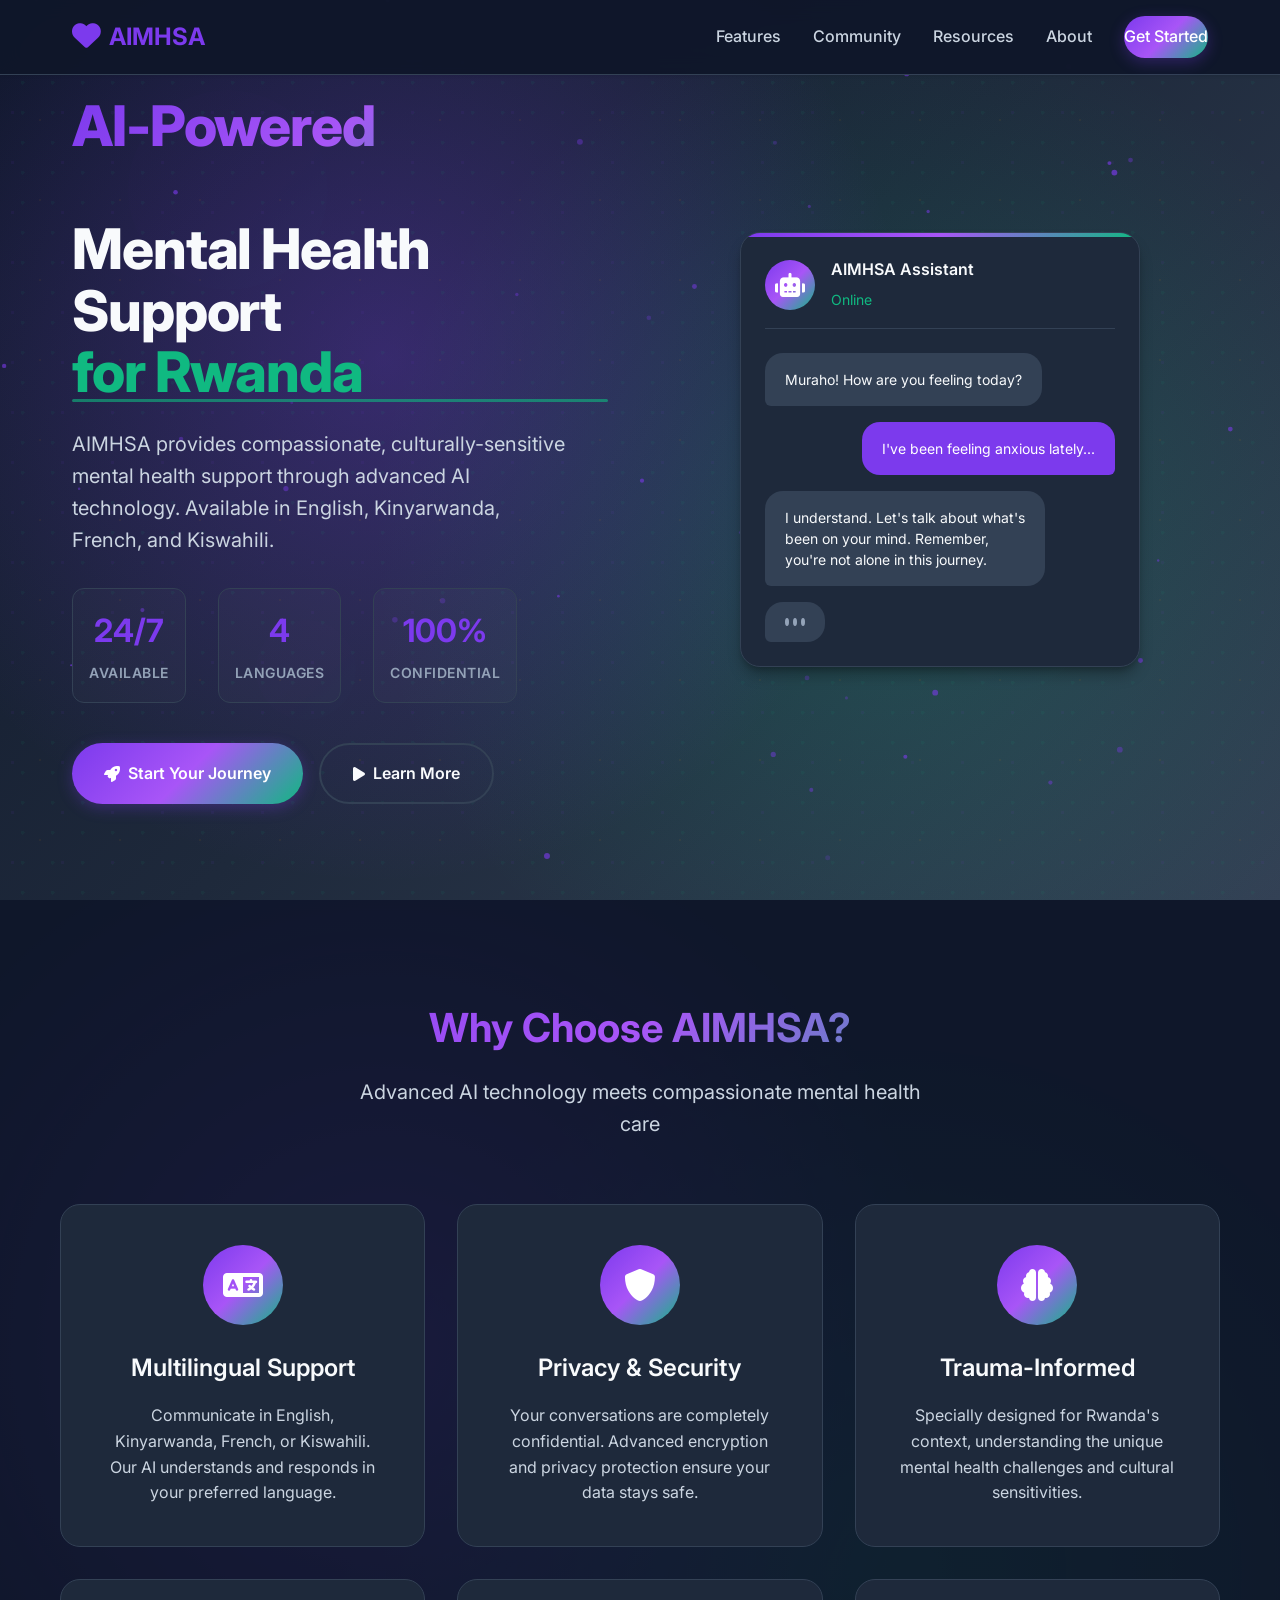
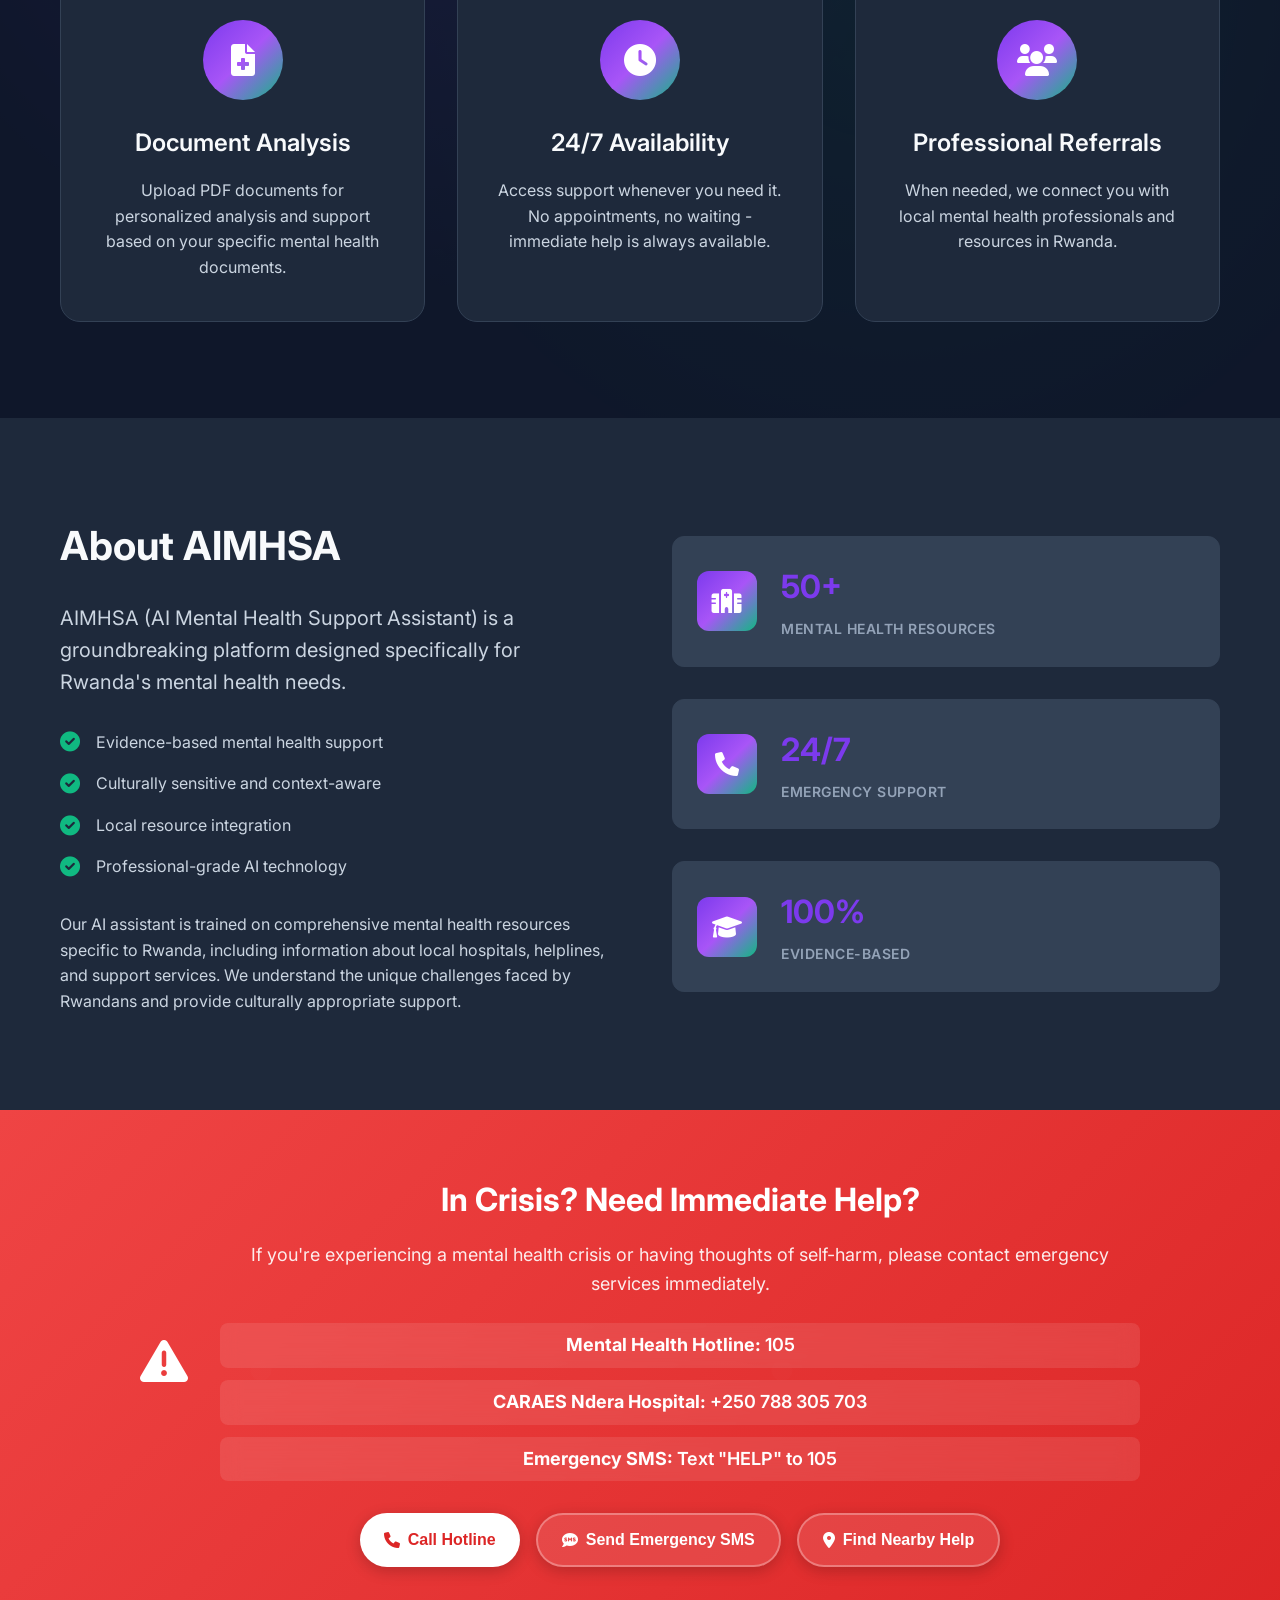
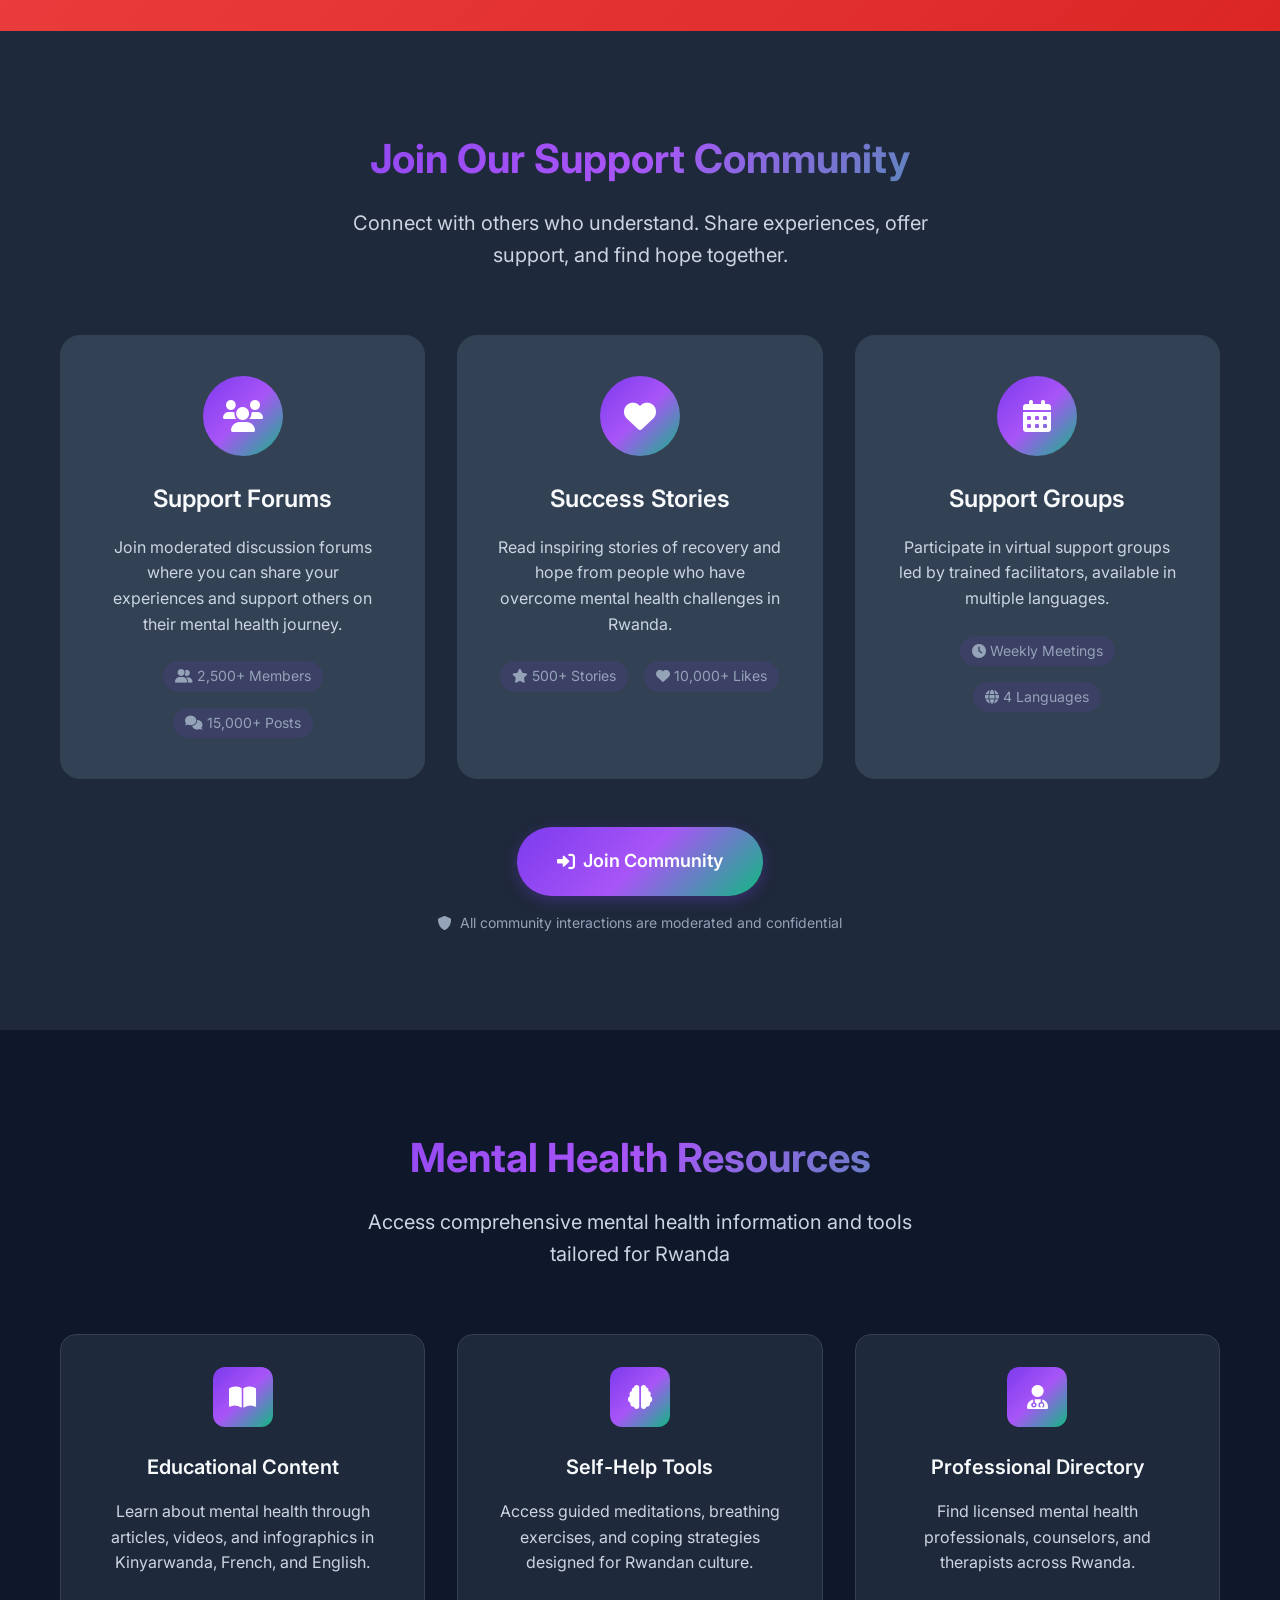
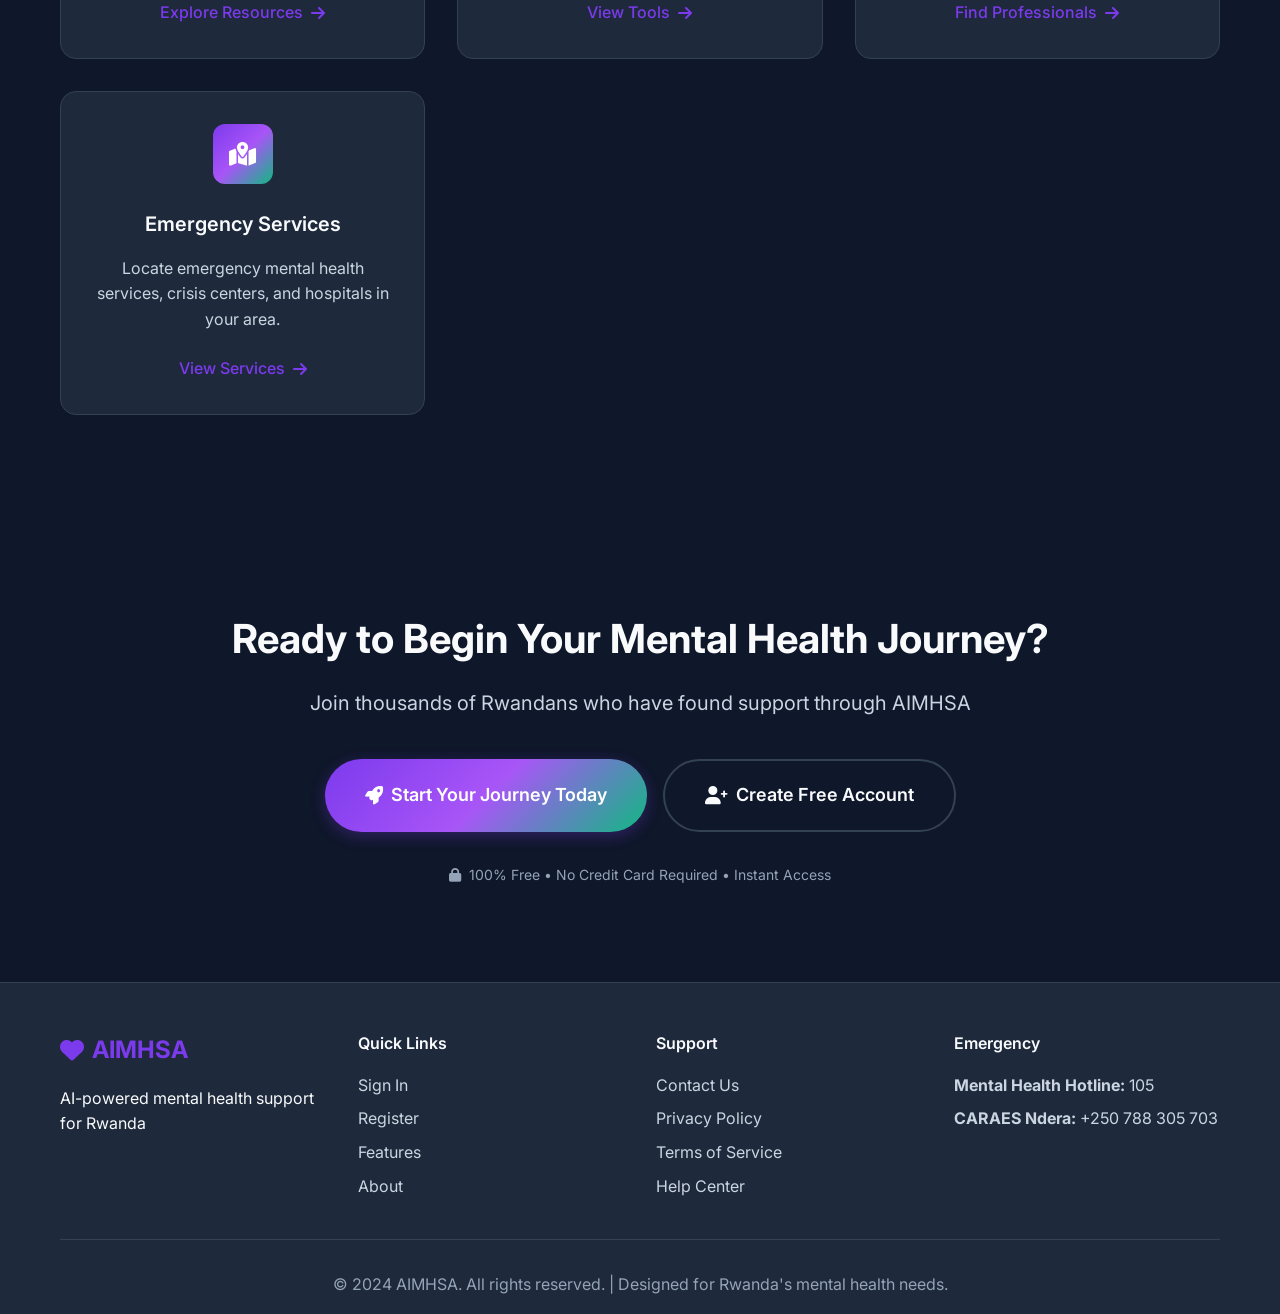
==== commit 4708eb0a: "l" ====
--- a/chatbot/landing.html
+++ b/chatbot/landing.html
@@ -33,7 +33,7 @@
                 <a href="#community">Community</a>
                 <a href="#resources">Resources</a>
                 <a href="#about">About</a>
-                <a href="https://fezaflora-aimhsa.hf.space/login" class="nav-cta">Get Started</a>
+                <a href="/login" class="nav-cta">Get Started</a>
             </div>
         </div>
     </nav>
@@ -73,7 +73,7 @@
                     </div>
                 </div>
                 <div class="hero-actions">
-                    <a href="https://fezaflora-aimhsa.hf.space/login" class="btn-primary">
+                    <a href="/login" class="btn-primary">
                         <i class="fas fa-rocket"></i>
                         Start Your Journey
                     </a>
@@ -328,7 +328,7 @@
                 </div>
             </div>
             <div class="community-cta">
-                <a href="https://fezaflora-aimhsa.hf.space/login" class="btn-primary large">
+                <a href="/login" class="btn-primary large">
                     <i class="fas fa-sign-in-alt"></i>
                     Join Community
                 </a>
@@ -391,11 +391,11 @@
                 <h2>Ready to Begin Your Mental Health Journey?</h2>
                 <p>Join thousands of Rwandans who have found support through AIMHSA</p>
                 <div class="cta-actions">
-                    <a href="https://fezaflora-aimhsa.hf.space/login" class="btn-primary large">
+                    <a href="/login" class="btn-primary large">
                         <i class="fas fa-rocket"></i>
                         Start Your Journey Today
                     </a>
-                    <a href="https://fezaflora-aimhsa.hf.space/register" class="btn-secondary large">
+                    <a href="/register" class="btn-secondary large">
                         <i class="fas fa-user-plus"></i>
                         Create Free Account
                     </a>
@@ -422,8 +422,8 @@
                 <div class="footer-section">
                     <h4>Quick Links</h4>
                     <ul>
-                        <li><a href="https://fezaflora-aimhsa.hf.space/login">Sign In</a></li>
-                        <li><a href="https://fezaflora-aimhsa.hf.space/register">Register</a></li>
+                        <li><a href="/login">Sign In</a></li>
+                        <li><a href="/register">Register</a></li>
                         <li><a href="#features">Features</a></li>
                         <li><a href="#about">About</a></li>
                     </ul>
